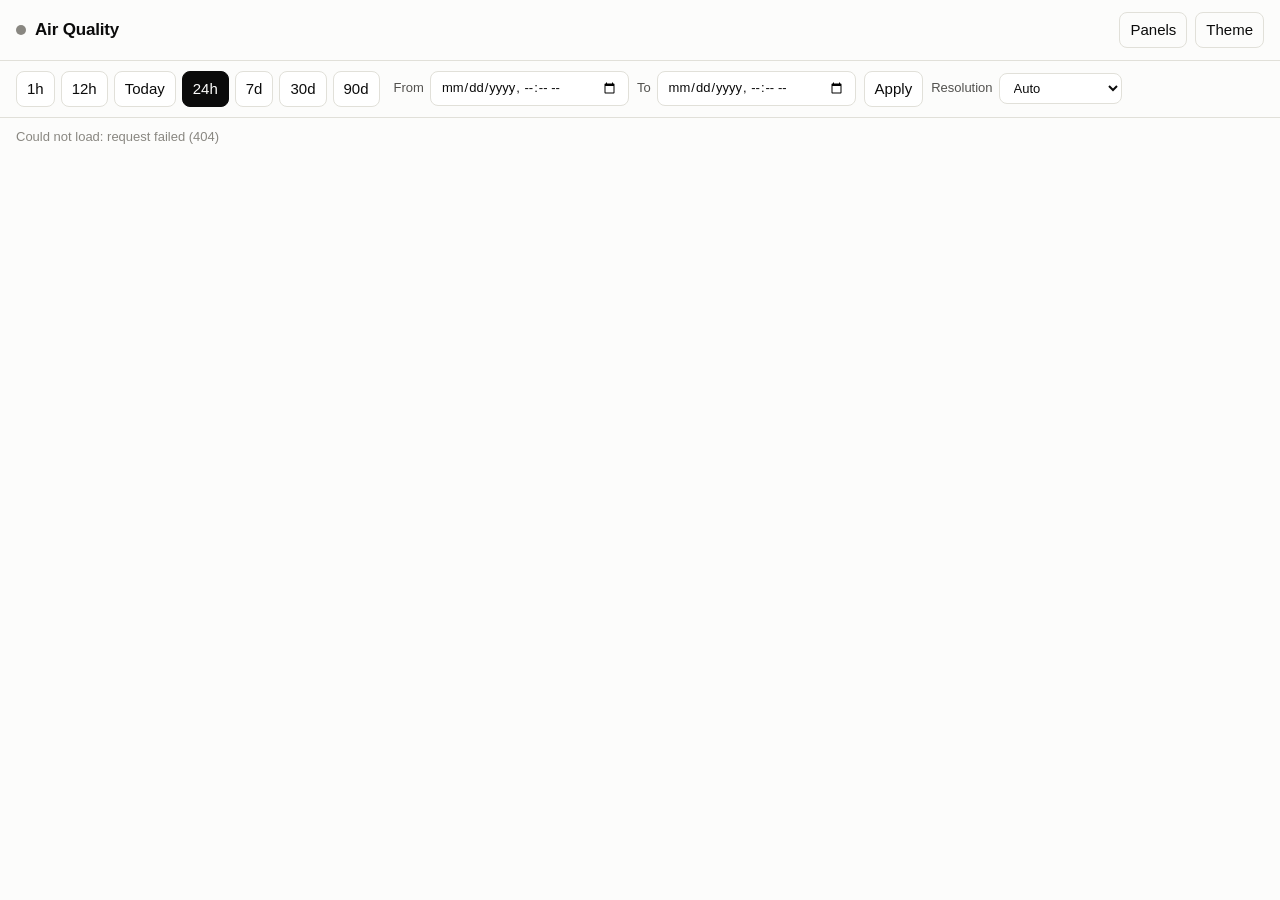
==== web-api/static/index.html @ 1fbaad91 "Add a web dashboard on a new web-api service The bot sends PNGs, so it has no hover layer and no way" ====
<!doctype html>
<html lang="en" data-theme="light">
<head>
  <meta charset="utf-8">
  <meta name="viewport" content="width=device-width, initial-scale=1, viewport-fit=cover">
  <title>Air Quality</title>
  <link rel="stylesheet" href="vendor/uPlot.min.css">
  <link rel="stylesheet" href="styles.css">
  <script src="https://telegram.org/js/telegram-web-app.js"></script>
  <script src="vendor/uPlot.iife.min.js"></script>
</head>
<body>
  <header class="topbar">
    <div class="brand">
      <span class="dot" id="live-dot" aria-hidden="true"></span>
      <h1>Air Quality</h1>
    </div>
    <div class="topbar-actions">
      <button id="customize-btn" class="ghost" aria-expanded="false">Panels</button>
      <button id="theme-btn" class="ghost" title="Toggle light / dark">Theme</button>
    </div>
  </header>

  <nav class="rangebar" aria-label="Time frame">
    <div class="presets" id="presets" role="group" aria-label="Preset ranges"></div>
    <div class="custom">
      <label>From <input type="datetime-local" id="from"></label>
      <label>To <input type="datetime-local" id="to"></label>
      <button id="apply-custom">Apply</button>
      <label class="bucket">Resolution
        <select id="bucket">
          <option value="">Auto</option>
          <option value="raw">Every reading</option>
          <option value="5m">5 minutes</option>
          <option value="15m">15 minutes</option>
          <option value="1h">Hourly</option>
          <option value="6h">6 hours</option>
          <option value="1d">Daily</option>
        </select>
      </label>
    </div>
  </nav>

  <section id="customize" class="customize" hidden>
    <p class="hint">Choose what this dashboard shows. Your layout is remembered in this browser.</p>
    <div id="panel-toggles" class="toggles"></div>
  </section>

  <p id="status-line" class="status-line" role="status"></p>

  <main id="panels"></main>

  <template id="tpl-panel">
    <section class="panel">
      <header class="panel-head">
        <h2></h2>
        <span class="panel-note"></span>
      </header>
      <div class="panel-body"></div>
    </section>
  </template>

  <footer class="foot">
    <span id="foot-meta"></span>
  </footer>

  <script type="module" src="app.js"></script>
</body>
</html>
---- web-api/static/styles.css ----
/* Palette mirrors reporter-bot/charts.py exactly, so the dashboard and the
   Telegram PNGs are recognisably the same product. The amber/red hues are
   reserved for threshold state and are never used for a series. */

:root {
  --surface: #fcfcfb;
  --raised: #ffffff;
  --ink: #0b0b0b;
  --ink-2: #52514e;
  --muted: #898781;
  --grid: #e1e0d9;
  --axis: #c3c2b7;
  --pm25: #2a78d6;
  --pm10: #eb6834;
  --ok: #2e9e6b;
  --warn: #fab219;
  --err: #d03b3b;
  --band-alpha: 0.13;
  --radius: 12px;
  --gap: 14px;
}

html[data-theme="dark"] {
  --surface: #1a1a19;
  --raised: #232322;
  --ink: #ffffff;
  --ink-2: #c3c2b7;
  --muted: #898781;
  --grid: #2c2c2a;
  --axis: #383835;
  --pm25: #3987e5;
  --pm10: #d95926;
  --band-alpha: 0.18;
}

* { box-sizing: border-box; }

body {
  margin: 0;
  background: var(--surface);
  color: var(--ink);
  font: 15px/1.45 -apple-system, BlinkMacSystemFont, "Segoe UI", Roboto,
        "Helvetica Neue", Arial, sans-serif;
  padding-bottom: env(safe-area-inset-bottom);
}

h1 { font-size: 17px; margin: 0; letter-spacing: -0.01em; }
h2 { font-size: 13px; margin: 0; font-weight: 600; letter-spacing: 0.02em;
     text-transform: uppercase; color: var(--ink-2); }

button, select, input {
  font: inherit;
  color: var(--ink);
  background: var(--raised);
  border: 1px solid var(--grid);
  border-radius: 8px;
  padding: 6px 10px;
}
button { cursor: pointer; }
button:hover { border-color: var(--axis); }
button.ghost { background: transparent; }
button[aria-pressed="true"] {
  background: var(--ink);
  color: var(--surface);
  border-color: var(--ink);
}

/* ---------- top bar ---------- */

.topbar {
  display: flex; align-items: center; justify-content: space-between;
  gap: var(--gap);
  padding: 12px 16px calc(12px + env(safe-area-inset-top)) 16px;
  padding-top: calc(12px + env(safe-area-inset-top));
  border-bottom: 1px solid var(--grid);
  position: sticky; top: 0; z-index: 5;
  background: var(--surface);
}
.brand { display: flex; align-items: center; gap: 9px; }
.topbar-actions { display: flex; gap: 8px; }

.dot {
  width: 10px; height: 10px; border-radius: 50%;
  background: var(--muted); flex: none;
}
.dot[data-level="ok"]   { background: var(--ok); }
.dot[data-level="warn"] { background: var(--warn); }
.dot[data-level="err"]  { background: var(--err); }

/* ---------- range bar ---------- */

.rangebar {
  display: flex; flex-wrap: wrap; align-items: center; gap: var(--gap);
  padding: 10px 16px;
  border-bottom: 1px solid var(--grid);
}
.presets { display: flex; flex-wrap: wrap; gap: 6px; }
.custom { display: flex; flex-wrap: wrap; align-items: center; gap: 8px; }
.custom label, .bucket {
  display: inline-flex; align-items: center; gap: 6px;
  font-size: 13px; color: var(--ink-2);
}

.customize { padding: 12px 16px; border-bottom: 1px solid var(--grid); }
.toggles { display: flex; flex-wrap: wrap; gap: 8px 18px; }
.toggles label { display: inline-flex; align-items: center; gap: 7px; font-size: 14px; }
.hint { color: var(--muted); font-size: 13px; margin: 0 0 10px; }

.status-line { margin: 10px 16px 0; color: var(--muted); font-size: 13px; min-height: 1.2em; }

/* ---------- panels ---------- */

main {
  display: grid;
  grid-template-columns: repeat(auto-fit, minmax(330px, 1fr));
  gap: var(--gap);
  padding: var(--gap) 16px 28px;
}
.panel {
  background: var(--raised);
  border: 1px solid var(--grid);
  border-radius: var(--radius);
  padding: 14px;
  min-width: 0;
}
.panel.wide { grid-column: 1 / -1; }
.panel-head {
  display: flex; align-items: baseline; justify-content: space-between;
  gap: 10px; margin-bottom: 10px;
}
.panel-note { color: var(--muted); font-size: 12px; text-align: right; }
.panel-body { min-width: 0; overflow-x: auto; }

/* ---------- live card ---------- */

.live { display: flex; flex-wrap: wrap; gap: 18px; align-items: flex-end; }
.live-figure { display: flex; flex-direction: column; gap: 2px; }
.live-value { font-size: 34px; font-weight: 650; letter-spacing: -0.02em; line-height: 1; }
.live-label { font-size: 12px; color: var(--muted); text-transform: uppercase;
              letter-spacing: 0.04em; }
.live-level { display: inline-flex; align-items: center; gap: 7px; font-weight: 600; }
.trend { font-size: 12px; color: var(--ink-2); }
.stale { color: var(--err); font-weight: 600; }

/* Each pollutant against its own limits: a shared scale cannot carry
   PM2.5 warning at 35 and PM10 at 50 honestly. */
.meter { height: 8px; border-radius: 4px; background: var(--grid); position: relative;
         margin-top: 8px; overflow: hidden; }
.meter > i { position: absolute; inset: 0 auto 0 0; border-radius: 4px; display: block; }
.meter > b { position: absolute; top: -2px; bottom: -2px; width: 2px;
             background: var(--axis); }

/* ---------- stats table ---------- */

table { border-collapse: collapse; width: 100%; font-variant-numeric: tabular-nums; }
th, td { padding: 6px 8px; text-align: right; border-bottom: 1px solid var(--grid); }
th:first-child, td:first-child { text-align: left; }
thead th { color: var(--muted); font-weight: 600; font-size: 12px;
           text-transform: uppercase; letter-spacing: 0.03em; }
tbody tr:last-child td { border-bottom: none; }

/* ---------- level distribution ---------- */

.levelbar { display: flex; height: 22px; border-radius: 6px; overflow: hidden;
            background: var(--grid); }
.levelbar > span { display: block; }
.legend { display: flex; flex-wrap: wrap; gap: 14px; margin-top: 10px; font-size: 13px; }
.legend i { width: 10px; height: 10px; border-radius: 3px; display: inline-block;
            margin-right: 6px; }

/* ---------- heatmap ---------- */

.heat { display: grid; grid-template-columns: 34px repeat(24, minmax(11px, 1fr));
        gap: 2px; align-items: center; min-width: 460px; }
.heat .rowlabel, .heat .collabel { font-size: 10px; color: var(--muted); text-align: center; }
.heat .rowlabel { text-align: right; padding-right: 4px; }
.heat .cell { aspect-ratio: 1 / 1; border-radius: 2px; background: var(--grid); }
.heat .cell[data-empty="1"] { background: transparent; border: 1px dashed var(--grid); }

.scale { display: flex; align-items: center; gap: 8px; margin-top: 10px;
         font-size: 12px; color: var(--muted); }
.scale .ramp { flex: 1; height: 8px; border-radius: 4px; }

.empty { color: var(--muted); font-size: 14px; padding: 18px 0; text-align: center; }

.foot { padding: 0 16px 26px; color: var(--muted); font-size: 12px; }

/* uPlot's own chrome, themed */
.u-legend { font-size: 12px; color: var(--ink-2); }
.u-legend .u-marker { border-radius: 2px; }
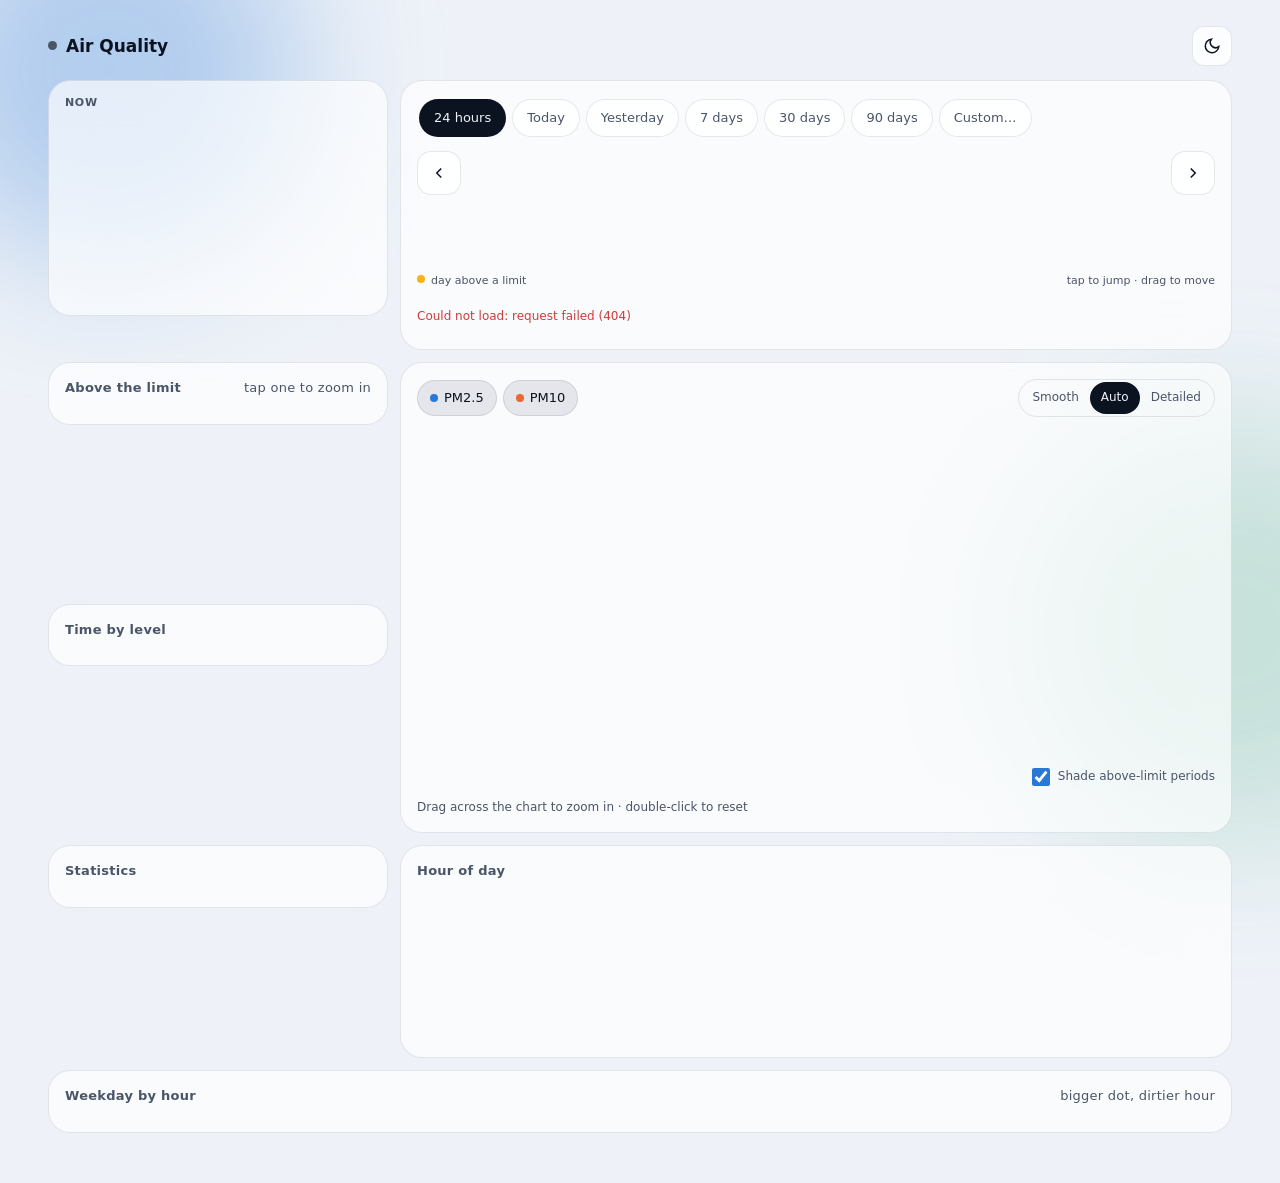
==== commit 1b8089bd: "Redesign the dashboard as Aurora, with one filter driving every panel The page is now frosted cards " ====
--- a/web-api/static/index.html
+++ b/web-api/static/index.html
@@ -4,65 +4,104 @@
   <meta charset="utf-8">
   <meta name="viewport" content="width=device-width, initial-scale=1, viewport-fit=cover">
   <title>Air Quality</title>
-  <link rel="stylesheet" href="vendor/uPlot.min.css">
   <link rel="stylesheet" href="styles.css">
   <script src="https://telegram.org/js/telegram-web-app.js"></script>
-  <script src="vendor/uPlot.iife.min.js"></script>
 </head>
 <body>
-  <header class="topbar">
-    <div class="brand">
-      <span class="dot" id="live-dot" aria-hidden="true"></span>
-      <h1>Air Quality</h1>
-    </div>
-    <div class="topbar-actions">
-      <button id="customize-btn" class="ghost" aria-expanded="false">Panels</button>
-      <button id="theme-btn" class="ghost" title="Toggle light / dark">Theme</button>
-    </div>
-  </header>
+  <div class="glow g1" aria-hidden="true"></div>
+  <div class="glow g2" aria-hidden="true"></div>
 
-  <nav class="rangebar" aria-label="Time frame">
-    <div class="presets" id="presets" role="group" aria-label="Preset ranges"></div>
-    <div class="custom">
-      <label>From <input type="datetime-local" id="from"></label>
-      <label>To <input type="datetime-local" id="to"></label>
-      <button id="apply-custom">Apply</button>
-      <label class="bucket">Resolution
-        <select id="bucket">
-          <option value="">Auto</option>
-          <option value="raw">Every reading</option>
-          <option value="5m">5 minutes</option>
-          <option value="15m">15 minutes</option>
-          <option value="1h">Hourly</option>
-          <option value="6h">6 hours</option>
-          <option value="1d">Daily</option>
-        </select>
-      </label>
-    </div>
-  </nav>
+  <div class="app">
+    <header class="top">
+      <div class="brand">
+        <span class="live" id="live-dot" aria-hidden="true"></span>
+        <h1>Air Quality</h1>
+      </div>
+      <div class="top-actions">
+        <span class="updated" id="updated"></span>
+        <button type="button" class="icon" id="theme-btn" aria-label="Switch to dark theme">
+          <svg width="18" height="18" viewBox="0 0 24 24" fill="none" stroke="currentColor" stroke-width="2" aria-hidden="true"><path d="M21 12.8A9 9 0 1 1 11.2 3a7 7 0 0 0 9.8 9.8z"/></svg>
+        </button>
+      </div>
+    </header>
 
-  <section id="customize" class="customize" hidden>
-    <p class="hint">Choose what this dashboard shows. Your layout is remembered in this browser.</p>
-    <div id="panel-toggles" class="toggles"></div>
-  </section>
+    <main class="grid">
+      <section class="card hero" aria-labelledby="now-title">
+        <h2 class="tag" id="now-title">Now</h2>
+        <div class="rings" id="rings"></div>
+        <div class="meta" id="now-meta"></div>
+      </section>
 
-  <p id="status-line" class="status-line" role="status"></p>
+      <section class="card filters-card" aria-label="Time frame">
+        <div class="presets" id="presets" role="group" aria-label="Time frame"></div>
+        <div class="stepper">
+          <button type="button" class="arrow" id="prev" aria-label="Previous period">
+            <svg width="18" height="18" viewBox="0 0 24 24" fill="none" stroke="currentColor" stroke-width="2" aria-hidden="true"><path d="M15 18l-6-6 6-6"/></svg>
+          </button>
+          <div class="range-label" id="range-label" aria-live="polite"></div>
+          <button type="button" class="arrow" id="next" aria-label="Next period">
+            <svg width="18" height="18" viewBox="0 0 24 24" fill="none" stroke="currentColor" stroke-width="2" aria-hidden="true"><path d="M9 6l6 6-6 6"/></svg>
+          </button>
+        </div>
+        <div>
+          <div class="timeline" id="timeline"></div>
+          <div class="hint"><span><span class="swatch" style="background:var(--warn)"></span>day above a limit</span><span>tap to jump · drag to move</span></div>
+        </div>
+        <form class="custom" id="custom" hidden>
+          <div class="fields">
+            <label for="from">From<input type="datetime-local" id="from" required></label>
+            <label for="to">To<input type="datetime-local" id="to" required></label>
+          </div>
+          <div class="row">
+            <span class="err" id="custom-err" role="alert"></span>
+            <button type="submit" class="primary">Show this range</button>
+          </div>
+        </form>
+        <div class="summary" id="summary-line" role="status"></div>
+      </section>
 
-  <main id="panels"></main>
+      <section class="card episodes-card" aria-labelledby="eps-title">
+        <h2 id="eps-title"><span>Above the limit</span><span class="note">tap one to zoom in</span></h2>
+        <div id="episodes"></div>
+      </section>
 
-  <template id="tpl-panel">
-    <section class="panel">
-      <header class="panel-head">
-        <h2></h2>
-        <span class="panel-note"></span>
-      </header>
-      <div class="panel-body"></div>
-    </section>
-  </template>
+      <section class="card main" aria-labelledby="chart-title">
+        <h2 class="visually-hidden" id="chart-title">Readings over time</h2>
+        <div class="controls">
+          <div class="toggles" id="pollutants" role="group" aria-label="Pollutants"></div>
+          <div class="detail" id="detail" role="group" aria-label="Detail"></div>
+        </div>
+        <div class="chart mainchart" id="chart"></div>
+        <div class="caption">
+          <span id="bucket-caption"></span>
+          <label class="check"><input type="checkbox" id="shade" checked> Shade above-limit periods</label>
+        </div>
+        <div class="caption"><span>Drag across the chart to zoom in · double-click to reset</span></div>
+      </section>
 
-  <footer class="foot">
-    <span id="foot-meta"></span>
-  </footer>
+      <section class="card levels" aria-labelledby="levels-title">
+        <h2 id="levels-title">Time by level</h2>
+        <div id="levels"></div>
+      </section>
+
+      <section class="card stats" aria-labelledby="stats-title">
+        <h2 id="stats-title">Statistics</h2>
+        <div id="stats"></div>
+      </section>
+
+      <section class="card hours" aria-labelledby="hours-title">
+        <h2 id="hours-title"><span id="hours-name">Hour of day</span><span class="note" id="hours-note"></span></h2>
+        <div class="chart" id="hours" style="height:150px"></div>
+      </section>
+
+      <section class="card week" aria-labelledby="week-title">
+        <h2 id="week-title"><span id="week-name">Weekday by hour</span><span class="note">bigger dot, dirtier hour</span></h2>
+        <div id="week"></div>
+      </section>
+    </main>
+
+    <footer class="foot" id="foot"></footer>
+  </div>
 
   <script type="module" src="app.js"></script>
 </body>
--- a/web-api/static/styles.css
+++ b/web-api/static/styles.css
@@ -1,190 +1,191 @@
-/* Palette mirrors reporter-bot/charts.py exactly, so the dashboard and the
-   Telegram PNGs are recognisably the same product. The amber/red hues are
-   reserved for threshold state and are never used for a series. */
+/* Aurora: frosted cards over a slow colour field.
+ *
+ * The series and threshold hues mirror reporter-bot/charts.py exactly
+ * (--pm25, --pm10, --ok, --warn, --err, and the --h ramp), so a chart here and
+ * a card in Telegram read as the same product. The amber/red hues are reserved
+ * for threshold state and are never used for a series. The surfaces are the
+ * dashboard's own. */
 
 :root {
-  --surface: #fcfcfb;
-  --raised: #ffffff;
-  --ink: #0b0b0b;
-  --ink-2: #52514e;
-  --muted: #898781;
-  --grid: #e1e0d9;
-  --axis: #c3c2b7;
   --pm25: #2a78d6;
   --pm10: #eb6834;
   --ok: #2e9e6b;
   --warn: #fab219;
   --err: #d03b3b;
-  --band-alpha: 0.13;
-  --radius: 12px;
-  --gap: 14px;
+
+  --bg: #eef2f8;
+  --card: rgba(255, 255, 255, .66);
+  --edge: rgba(15, 30, 60, .10);
+  --ink: #0b1220;
+  --ink2: #4a5568;
+  --line: rgba(15, 30, 60, .09);
+  --field: rgba(255, 255, 255, .8);
+  --glow-a: rgba(42, 120, 214, .30);
+  --glow-b: rgba(46, 158, 107, .20);
+  --tip-bg: #0b1220;
+  --tip-ink: #fff;
+  --radius: 22px;
+  --font: system-ui, -apple-system, "Segoe UI", Roboto, "Helvetica Neue", Arial, sans-serif;
+  color-scheme: light;
 }
 
 html[data-theme="dark"] {
-  --surface: #1a1a19;
-  --raised: #232322;
-  --ink: #ffffff;
-  --ink-2: #c3c2b7;
-  --muted: #898781;
-  --grid: #2c2c2a;
-  --axis: #383835;
   --pm25: #3987e5;
   --pm10: #d95926;
-  --band-alpha: 0.18;
+
+  --bg: #070b14;
+  --card: rgba(255, 255, 255, .045);
+  --edge: rgba(255, 255, 255, .10);
+  --ink: #eef2f8;
+  --ink2: #a9b4c6;
+  --line: rgba(255, 255, 255, .08);
+  --field: rgba(255, 255, 255, .06);
+  --glow-a: rgba(57, 135, 229, .35);
+  --glow-b: rgba(46, 158, 107, .22);
+  --tip-bg: #eef2f8;
+  --tip-ink: #0b1220;
+  color-scheme: dark;
 }
 
 * { box-sizing: border-box; }
-
+html, body { margin: 0; }
 body {
-  margin: 0;
-  background: var(--surface);
+  background: var(--bg);
   color: var(--ink);
-  font: 15px/1.45 -apple-system, BlinkMacSystemFont, "Segoe UI", Roboto,
-        "Helvetica Neue", Arial, sans-serif;
+  font: 15px/1.45 var(--font);
+  min-height: 100%;
+  overflow-x: hidden;
   padding-bottom: env(safe-area-inset-bottom);
 }
+button, input { font: inherit; color: inherit; }
+button { cursor: pointer; }
+button:disabled { opacity: .35; cursor: default; }
+:focus-visible { outline: 2px solid var(--pm25); outline-offset: 2px; }
+.visually-hidden { position: absolute; width: 1px; height: 1px; overflow: hidden; clip: rect(0 0 0 0); white-space: nowrap; }
 
-h1 { font-size: 17px; margin: 0; letter-spacing: -0.01em; }
-h2 { font-size: 13px; margin: 0; font-weight: 600; letter-spacing: 0.02em;
-     text-transform: uppercase; color: var(--ink-2); }
+.glow { position: fixed; border-radius: 50%; filter: blur(70px); pointer-events: none; z-index: 0; }
+.g1 { width: 380px; height: 380px; background: var(--glow-a); top: -120px; left: -80px; }
+.g2 { width: 420px; height: 420px; background: var(--glow-b); top: 420px; right: -160px; }
 
-button, select, input {
-  font: inherit;
-  color: var(--ink);
-  background: var(--raised);
-  border: 1px solid var(--grid);
-  border-radius: 8px;
-  padding: 6px 10px;
+.app { position: relative; z-index: 1; max-width: 1240px; margin: 0 auto; padding: 18px 16px 26px; }
+.top { display: flex; justify-content: space-between; align-items: center; margin-bottom: 14px; gap: 10px; }
+.brand { display: flex; align-items: center; gap: 9px; }
+.brand h1 { font-size: 17px; margin: 0; }
+.live { width: 9px; height: 9px; border-radius: 50%; background: var(--ink2); flex: none; }
+.live[data-level="ok"] { background: var(--ok); animation: pulse 1.8s infinite; }
+.live[data-level="warn"] { background: var(--warn); }
+.live[data-level="err"] { background: var(--err); }
+.top-actions { display: flex; align-items: center; gap: 10px; }
+.updated { font-size: 12px; color: var(--ink2); }
+.icon { width: 40px; height: 40px; border-radius: 12px; border: 1px solid var(--edge); background: var(--field); display: grid; place-items: center; }
+
+.grid { display: grid; gap: 12px; grid-template-columns: minmax(0, 1fr); }
+.card {
+  background: var(--card); border: 1px solid var(--edge); border-radius: var(--radius); padding: 16px; min-width: 0;
+  backdrop-filter: blur(18px); -webkit-backdrop-filter: blur(18px); position: relative;
 }
-button { cursor: pointer; }
-button:hover { border-color: var(--axis); }
-button.ghost { background: transparent; }
-button[aria-pressed="true"] {
-  background: var(--ink);
-  color: var(--surface);
-  border-color: var(--ink);
+.card h2 { margin: 0 0 10px; font-size: 13px; font-weight: 600; color: var(--ink2); letter-spacing: .02em; display: flex; justify-content: space-between; align-items: center; gap: 8px; flex-wrap: wrap; }
+.card h2 .note { font-weight: 400; }
+.card[aria-busy="true"] > :not(h2) { opacity: .55; transition: opacity .2s; }
+.hero .tag { position: absolute; top: 14px; left: 16px; font-size: 11px; text-transform: uppercase; letter-spacing: .06em; margin: 0; }
+.rings { display: flex; align-items: center; justify-content: center; gap: 8px; min-height: 196px; }
+/* Two rings side by side are wider than a small phone: let them shrink, keeping the ratio. */
+.rings svg { height: auto; min-width: 0; }
+.rings svg:first-child { max-width: 58%; }
+.rings svg:last-child { max-width: 40%; }
+.meta { display: flex; justify-content: center; gap: 8px; flex-wrap: wrap; margin-top: 6px; font-size: 13px; }
+.pill { padding: 6px 12px; border-radius: 999px; background: var(--line); }
+.pill.quiet { background: color-mix(in srgb, var(--warn) 22%, transparent); }
+.swatch { display: inline-block; width: 8px; height: 8px; border-radius: 50%; margin-right: 6px; vertical-align: 1px; flex: none; }
+.empty { font-size: 13px; color: var(--ink2); margin: 0; display: grid; gap: 8px; justify-items: start; }
+
+/* the filter bar */
+.filters-card { display: grid; gap: 12px; }
+.presets { display: flex; gap: 6px; overflow-x: auto; scrollbar-width: none; padding: 2px; }
+.presets button, .chip { flex: none; min-height: 38px; padding: 0 14px; border-radius: 999px; border: 1px solid var(--edge); background: var(--field); color: var(--ink2); font-size: 13px; }
+.presets button[aria-pressed="true"] { background: var(--ink); color: var(--bg); border-color: transparent; }
+.stepper { display: grid; grid-template-columns: 44px 1fr 44px; align-items: center; gap: 6px; }
+.arrow { height: 44px; border-radius: 14px; border: 1px solid var(--edge); background: var(--field); display: grid; place-items: center; }
+.range-label { text-align: center; font-size: 14px; font-weight: 600; line-height: 1.3; }
+.range-label small { display: block; font-size: 12px; font-weight: 400; color: var(--ink2); }
+.timeline { height: 64px; touch-action: pan-y; }
+.timeline svg { cursor: pointer; display: block; overflow: visible; }
+.timeline .outside { fill: var(--bg); fill-opacity: .55; pointer-events: none; }
+.timeline .window { fill: var(--ink); fill-opacity: .08; stroke: var(--ink); stroke-opacity: .7; stroke-width: 1.5; cursor: grab; }
+.timeline .window.dragging { cursor: grabbing; }
+.timeline .handle { fill: var(--ink); cursor: ew-resize; }
+.hint { font-size: 11px; color: var(--ink2); display: flex; justify-content: space-between; gap: 8px; margin-top: 2px; }
+.custom { display: grid; gap: 10px; padding: 12px; border-radius: 16px; border: 1px solid var(--edge); background: var(--field); }
+.custom[hidden] { display: none; }
+.custom .fields { display: grid; grid-template-columns: 1fr 1fr; gap: 8px; }
+.custom label { display: grid; gap: 4px; font-size: 12px; color: var(--ink2); }
+.custom input { min-height: 40px; border-radius: 10px; border: 1px solid var(--edge); background: var(--bg); padding: 0 8px; font-size: 13px; color: var(--ink); min-width: 0; }
+.custom .row { display: flex; gap: 8px; justify-content: flex-end; align-items: center; }
+.custom .err { color: var(--err); font-size: 12px; margin-right: auto; }
+.primary { min-height: 40px; padding: 0 16px; border-radius: 12px; border: 0; background: var(--pm25); color: #fff; font-weight: 600; }
+.summary { display: flex; align-items: center; gap: 8px; font-size: 12px; color: var(--ink2); flex-wrap: wrap; min-height: 32px; }
+.summary b { color: var(--ink); font-weight: 600; }
+.summary .error { color: var(--err); }
+.link { background: none; border: 0; color: var(--pm25); font-weight: 600; padding: 6px 4px; min-height: 32px; }
+
+/* the main chart */
+.controls { display: flex; flex-wrap: wrap; gap: 8px; justify-content: space-between; align-items: center; margin-bottom: 8px; }
+.toggles { display: flex; gap: 6px; }
+.toggles button { min-height: 36px; padding: 0 12px; border-radius: 999px; border: 1px solid var(--edge); background: transparent; color: var(--ink2); font-size: 13px; display: inline-flex; align-items: center; }
+.toggles button[aria-pressed="true"] { color: var(--ink); background: var(--line); }
+.toggles button[aria-pressed="false"] .swatch { background: transparent !important; outline: 1.5px solid var(--ink2); }
+.detail { display: inline-flex; border-radius: 999px; border: 1px solid var(--edge); padding: 2px; }
+.detail button { min-height: 32px; padding: 0 11px; border-radius: 999px; border: 0; background: transparent; color: var(--ink2); font-size: 12px; }
+.detail button[aria-pressed="true"] { background: var(--ink); color: var(--bg); }
+.chart { position: relative; width: 100%; }
+.chart svg { display: block; overflow: visible; }
+.mainchart { height: 330px; touch-action: pan-y; user-select: none; -webkit-user-select: none; }
+.mainchart.single { height: 220px; }
+.mainchart .hit { cursor: crosshair; }
+.mainchart .selection { fill: var(--pm25); fill-opacity: .15; stroke: var(--pm25); stroke-opacity: .6; pointer-events: none; }
+.cursor { stroke: var(--ink2); stroke-width: 1; stroke-dasharray: 3 3; }
+.caption { font-size: 12px; color: var(--ink2); display: flex; justify-content: space-between; gap: 8px; flex-wrap: wrap; margin-top: 4px; align-items: center; }
+.check { display: inline-flex; align-items: center; gap: 8px; min-height: 36px; cursor: pointer; }
+.check input { width: 18px; height: 18px; accent-color: var(--pm25); margin: 0; }
+.tip { position: absolute; pointer-events: none; opacity: 0; transform: translateY(-100%); padding: 6px 9px; border-radius: 8px; font-size: 12px; line-height: 1.4; white-space: nowrap; transition: opacity .12s; z-index: 3; background: var(--tip-bg); color: var(--tip-ink); box-shadow: 0 6px 18px rgba(0, 0, 0, .2); }
+.tip b { font-variant-numeric: tabular-nums; }
+.tip .range { opacity: .7; }
+
+/* above-limit periods */
+.episodes { list-style: none; margin: 0; padding: 0; display: grid; gap: 6px; }
+.episodes button { width: 100%; text-align: left; display: grid; grid-template-columns: 10px 1fr auto; gap: 10px; align-items: center; padding: 10px 12px; border-radius: 14px; border: 1px solid var(--edge); background: var(--field); min-height: 48px; }
+.episodes button:hover { border-color: var(--ink2); }
+.episodes .when { font-size: 13px; font-weight: 600; }
+.episodes .what { font-size: 12px; color: var(--ink2); }
+.episodes .go { font-size: 12px; color: var(--pm25); font-weight: 600; }
+.episodes .more { font-size: 12px; color: var(--ink2); padding: 2px 4px; }
+
+/* levels and stats */
+.segbar { display: flex; height: 14px; border-radius: 999px; overflow: hidden; gap: 2px; background: var(--line); }
+.seglegend { display: grid; gap: 6px; margin-top: 12px; font-size: 13px; }
+.seglegend div { display: flex; justify-content: space-between; gap: 8px; }
+.seglegend span:last-child { color: var(--ink2); font-variant-numeric: tabular-nums; }
+table { width: 100%; border-collapse: collapse; font-size: 13px; font-variant-numeric: tabular-nums; }
+th { text-align: right; font-weight: 400; color: var(--ink2); font-size: 11px; padding: 4px 4px 6px; border-bottom: 1px solid var(--line); }
+th:first-child, td:first-child { text-align: left; }
+td { text-align: right; padding: 8px 4px; border-bottom: 1px solid var(--line); }
+.hourpair { display: grid; grid-template-columns: 1fr 1fr; gap: 8px; margin-top: 12px; }
+.hourpair div { border: 1px solid var(--edge); border-radius: 14px; padding: 10px; font-size: 12px; color: var(--ink2); }
+.hourpair b { display: block; color: var(--ink); font-size: 15px; }
+
+.foot { margin-top: 18px; font-size: 12px; color: var(--ink2); text-align: center; }
+
+@keyframes pulse { 0% { box-shadow: 0 0 0 0 rgba(46, 158, 107, .55); } 100% { box-shadow: 0 0 0 10px rgba(46, 158, 107, 0); } }
+@media (prefers-reduced-motion: reduce) { * { animation: none !important; transition: none !important; } }
+
+@media (min-width: 860px) {
+  .app { padding: 26px 28px 32px; }
+  .grid {
+    grid-template-columns: 340px minmax(0, 1fr);
+    grid-template-areas: "hero filters" "episodes main" "levels main" "stats hours" "week week";
+    align-items: start;
+  }
+  .hero { grid-area: hero; } .filters-card { grid-area: filters; } .main { grid-area: main; }
+  .episodes-card { grid-area: episodes; } .levels { grid-area: levels; } .stats { grid-area: stats; }
+  .hours { grid-area: hours; } .week { grid-area: week; }
 }
-
-/* ---------- top bar ---------- */
-
-.topbar {
-  display: flex; align-items: center; justify-content: space-between;
-  gap: var(--gap);
-  padding: 12px 16px calc(12px + env(safe-area-inset-top)) 16px;
-  padding-top: calc(12px + env(safe-area-inset-top));
-  border-bottom: 1px solid var(--grid);
-  position: sticky; top: 0; z-index: 5;
-  background: var(--surface);
-}
-.brand { display: flex; align-items: center; gap: 9px; }
-.topbar-actions { display: flex; gap: 8px; }
-
-.dot {
-  width: 10px; height: 10px; border-radius: 50%;
-  background: var(--muted); flex: none;
-}
-.dot[data-level="ok"]   { background: var(--ok); }
-.dot[data-level="warn"] { background: var(--warn); }
-.dot[data-level="err"]  { background: var(--err); }
-
-/* ---------- range bar ---------- */
-
-.rangebar {
-  display: flex; flex-wrap: wrap; align-items: center; gap: var(--gap);
-  padding: 10px 16px;
-  border-bottom: 1px solid var(--grid);
-}
-.presets { display: flex; flex-wrap: wrap; gap: 6px; }
-.custom { display: flex; flex-wrap: wrap; align-items: center; gap: 8px; }
-.custom label, .bucket {
-  display: inline-flex; align-items: center; gap: 6px;
-  font-size: 13px; color: var(--ink-2);
-}
-
-.customize { padding: 12px 16px; border-bottom: 1px solid var(--grid); }
-.toggles { display: flex; flex-wrap: wrap; gap: 8px 18px; }
-.toggles label { display: inline-flex; align-items: center; gap: 7px; font-size: 14px; }
-.hint { color: var(--muted); font-size: 13px; margin: 0 0 10px; }
-
-.status-line { margin: 10px 16px 0; color: var(--muted); font-size: 13px; min-height: 1.2em; }
-
-/* ---------- panels ---------- */
-
-main {
-  display: grid;
-  grid-template-columns: repeat(auto-fit, minmax(330px, 1fr));
-  gap: var(--gap);
-  padding: var(--gap) 16px 28px;
-}
-.panel {
-  background: var(--raised);
-  border: 1px solid var(--grid);
-  border-radius: var(--radius);
-  padding: 14px;
-  min-width: 0;
-}
-.panel.wide { grid-column: 1 / -1; }
-.panel-head {
-  display: flex; align-items: baseline; justify-content: space-between;
-  gap: 10px; margin-bottom: 10px;
-}
-.panel-note { color: var(--muted); font-size: 12px; text-align: right; }
-.panel-body { min-width: 0; overflow-x: auto; }
-
-/* ---------- live card ---------- */
-
-.live { display: flex; flex-wrap: wrap; gap: 18px; align-items: flex-end; }
-.live-figure { display: flex; flex-direction: column; gap: 2px; }
-.live-value { font-size: 34px; font-weight: 650; letter-spacing: -0.02em; line-height: 1; }
-.live-label { font-size: 12px; color: var(--muted); text-transform: uppercase;
-              letter-spacing: 0.04em; }
-.live-level { display: inline-flex; align-items: center; gap: 7px; font-weight: 600; }
-.trend { font-size: 12px; color: var(--ink-2); }
-.stale { color: var(--err); font-weight: 600; }
-
-/* Each pollutant against its own limits: a shared scale cannot carry
-   PM2.5 warning at 35 and PM10 at 50 honestly. */
-.meter { height: 8px; border-radius: 4px; background: var(--grid); position: relative;
-         margin-top: 8px; overflow: hidden; }
-.meter > i { position: absolute; inset: 0 auto 0 0; border-radius: 4px; display: block; }
-.meter > b { position: absolute; top: -2px; bottom: -2px; width: 2px;
-             background: var(--axis); }
-
-/* ---------- stats table ---------- */
-
-table { border-collapse: collapse; width: 100%; font-variant-numeric: tabular-nums; }
-th, td { padding: 6px 8px; text-align: right; border-bottom: 1px solid var(--grid); }
-th:first-child, td:first-child { text-align: left; }
-thead th { color: var(--muted); font-weight: 600; font-size: 12px;
-           text-transform: uppercase; letter-spacing: 0.03em; }
-tbody tr:last-child td { border-bottom: none; }
-
-/* ---------- level distribution ---------- */
-
-.levelbar { display: flex; height: 22px; border-radius: 6px; overflow: hidden;
-            background: var(--grid); }
-.levelbar > span { display: block; }
-.legend { display: flex; flex-wrap: wrap; gap: 14px; margin-top: 10px; font-size: 13px; }
-.legend i { width: 10px; height: 10px; border-radius: 3px; display: inline-block;
-            margin-right: 6px; }
-
-/* ---------- heatmap ---------- */
-
-.heat { display: grid; grid-template-columns: 34px repeat(24, minmax(11px, 1fr));
-        gap: 2px; align-items: center; min-width: 460px; }
-.heat .rowlabel, .heat .collabel { font-size: 10px; color: var(--muted); text-align: center; }
-.heat .rowlabel { text-align: right; padding-right: 4px; }
-.heat .cell { aspect-ratio: 1 / 1; border-radius: 2px; background: var(--grid); }
-.heat .cell[data-empty="1"] { background: transparent; border: 1px dashed var(--grid); }
-
-.scale { display: flex; align-items: center; gap: 8px; margin-top: 10px;
-         font-size: 12px; color: var(--muted); }
-.scale .ramp { flex: 1; height: 8px; border-radius: 4px; }
-
-.empty { color: var(--muted); font-size: 14px; padding: 18px 0; text-align: center; }
-
-.foot { padding: 0 16px 26px; color: var(--muted); font-size: 12px; }
-
-/* uPlot's own chrome, themed */
-.u-legend { font-size: 12px; color: var(--ink-2); }
-.u-legend .u-marker { border-radius: 2px; }
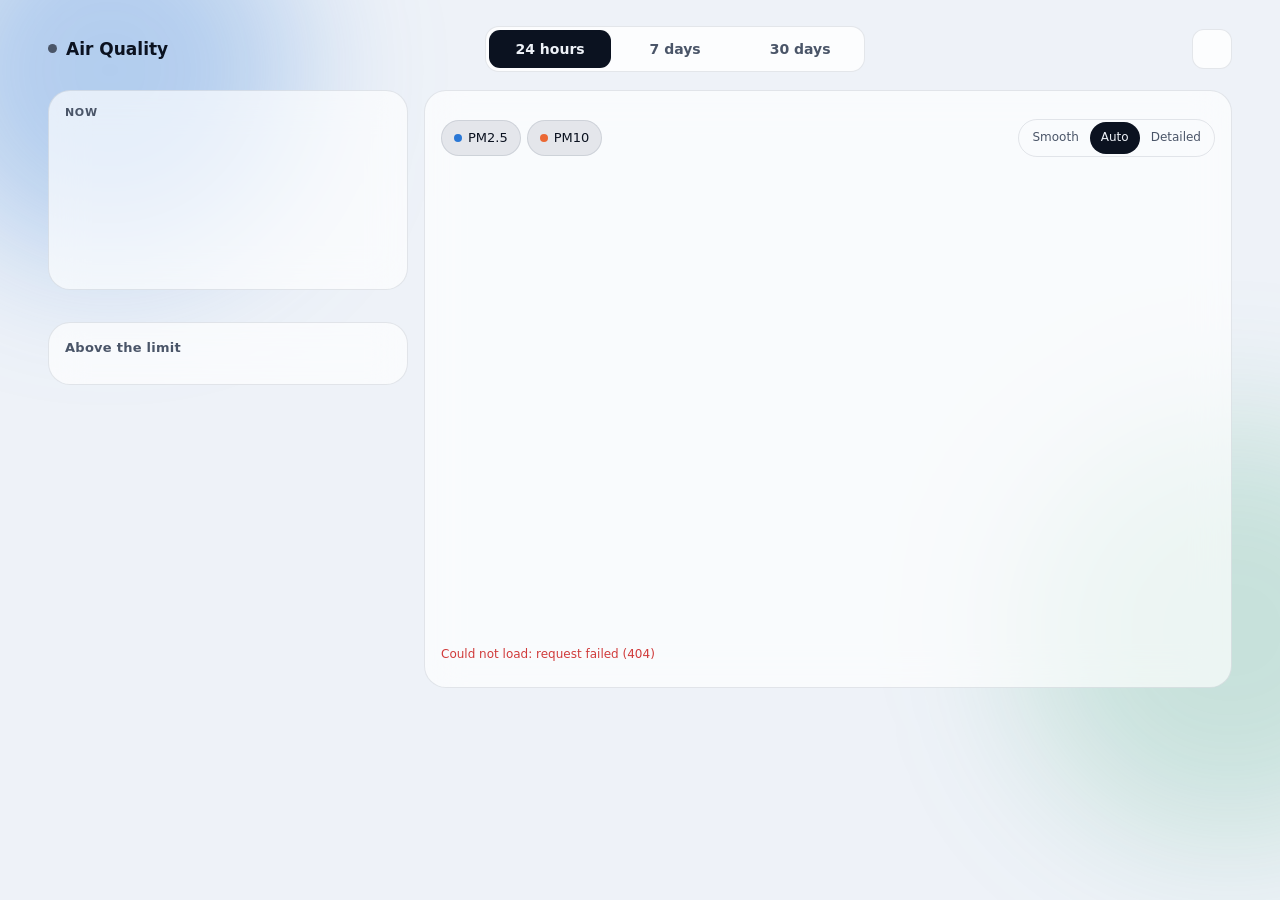
==== commit 0351f3cf: "Simplify the dashboard to one column, with the period switch under the thumb The page is now the Now" ====
--- a/web-api/static/index.html
+++ b/web-api/static/index.html
@@ -4,7 +4,9 @@
   <meta charset="utf-8">
   <meta name="viewport" content="width=device-width, initial-scale=1, viewport-fit=cover">
   <title>Air Quality</title>
-  <link rel="stylesheet" href="styles.css">
+  <!-- The ?v= busts copies a client cached before the server sent
+       Cache-Control. Bump it, and the one on every import, when a file changes shape. -->
+  <link rel="stylesheet" href="styles.css?v=3">
   <script src="https://telegram.org/js/telegram-web-app.js"></script>
 </head>
 <body>
@@ -17,11 +19,14 @@
         <span class="live" id="live-dot" aria-hidden="true"></span>
         <h1>Air Quality</h1>
       </div>
+      <!-- On a phone this is the bar along the bottom of the screen, where the
+           thumb is; from 900px it sits here in the header. -->
+      <nav class="periods" aria-label="Period">
+        <div class="seg" id="periods" role="group" aria-label="Period"></div>
+      </nav>
       <div class="top-actions">
         <span class="updated" id="updated"></span>
-        <button type="button" class="icon" id="theme-btn" aria-label="Switch to dark theme">
-          <svg width="18" height="18" viewBox="0 0 24 24" fill="none" stroke="currentColor" stroke-width="2" aria-hidden="true"><path d="M21 12.8A9 9 0 1 1 11.2 3a7 7 0 0 0 9.8 9.8z"/></svg>
-        </button>
+        <button type="button" class="icon" id="theme-btn" aria-label="Switch to dark theme"></button>
       </div>
     </header>
 
@@ -32,41 +37,8 @@
         <div class="meta" id="now-meta"></div>
       </section>
 
-      <section class="card filters-card" aria-label="Time frame">
-        <div class="presets" id="presets" role="group" aria-label="Time frame"></div>
-        <div class="stepper">
-          <button type="button" class="arrow" id="prev" aria-label="Previous period">
-            <svg width="18" height="18" viewBox="0 0 24 24" fill="none" stroke="currentColor" stroke-width="2" aria-hidden="true"><path d="M15 18l-6-6 6-6"/></svg>
-          </button>
-          <div class="range-label" id="range-label" aria-live="polite"></div>
-          <button type="button" class="arrow" id="next" aria-label="Next period">
-            <svg width="18" height="18" viewBox="0 0 24 24" fill="none" stroke="currentColor" stroke-width="2" aria-hidden="true"><path d="M9 6l6 6-6 6"/></svg>
-          </button>
-        </div>
-        <div>
-          <div class="timeline" id="timeline"></div>
-          <div class="hint"><span><span class="swatch" style="background:var(--warn)"></span>day above a limit</span><span>tap to jump · drag to move</span></div>
-        </div>
-        <form class="custom" id="custom" hidden>
-          <div class="fields">
-            <label for="from">From<input type="datetime-local" id="from" required></label>
-            <label for="to">To<input type="datetime-local" id="to" required></label>
-          </div>
-          <div class="row">
-            <span class="err" id="custom-err" role="alert"></span>
-            <button type="submit" class="primary">Show this range</button>
-          </div>
-        </form>
-        <div class="summary" id="summary-line" role="status"></div>
-      </section>
-
-      <section class="card episodes-card" aria-labelledby="eps-title">
-        <h2 id="eps-title"><span>Above the limit</span><span class="note">tap one to zoom in</span></h2>
-        <div id="episodes"></div>
-      </section>
-
       <section class="card main" aria-labelledby="chart-title">
-        <h2 class="visually-hidden" id="chart-title">Readings over time</h2>
+        <h2 class="chart-title" id="chart-title"></h2>
         <div class="controls">
           <div class="toggles" id="pollutants" role="group" aria-label="Pollutants"></div>
           <div class="detail" id="detail" role="group" aria-label="Detail"></div>
@@ -74,35 +46,21 @@
         <div class="chart mainchart" id="chart"></div>
         <div class="caption">
           <span id="bucket-caption"></span>
-          <label class="check"><input type="checkbox" id="shade" checked> Shade above-limit periods</label>
+          <button type="button" class="link" id="zoom-out" hidden>Zoom out</button>
         </div>
-        <div class="caption"><span>Drag across the chart to zoom in · double-click to reset</span></div>
       </section>
 
-      <section class="card levels" aria-labelledby="levels-title">
-        <h2 id="levels-title">Time by level</h2>
-        <div id="levels"></div>
-      </section>
+      <section class="stats" id="stats" aria-label="Summary of the period"></section>
 
-      <section class="card stats" aria-labelledby="stats-title">
-        <h2 id="stats-title">Statistics</h2>
-        <div id="stats"></div>
-      </section>
-
-      <section class="card hours" aria-labelledby="hours-title">
-        <h2 id="hours-title"><span id="hours-name">Hour of day</span><span class="note" id="hours-note"></span></h2>
-        <div class="chart" id="hours" style="height:150px"></div>
-      </section>
-
-      <section class="card week" aria-labelledby="week-title">
-        <h2 id="week-title"><span id="week-name">Weekday by hour</span><span class="note">bigger dot, dirtier hour</span></h2>
-        <div id="week"></div>
+      <section class="card episodes-card" aria-labelledby="eps-title">
+        <h2 id="eps-title"><span>Above the limit</span><span class="note" id="eps-count"></span></h2>
+        <div id="episodes"></div>
       </section>
     </main>
 
     <footer class="foot" id="foot"></footer>
   </div>
 
-  <script type="module" src="app.js"></script>
+  <script type="module" src="app.js?v=3"></script>
 </body>
 </html>
--- a/web-api/static/styles.css
+++ b/web-api/static/styles.css
@@ -1,7 +1,7 @@
 /* Aurora: frosted cards over a slow colour field.
  *
  * The series and threshold hues mirror reporter-bot/charts.py exactly
- * (--pm25, --pm10, --ok, --warn, --err, and the --h ramp), so a chart here and
+ * (--pm25, --pm10, --ok, --warn, --err), so a chart here and
  * a card in Telegram read as the same product. The amber/red hues are reserved
  * for threshold state and are never used for a series. The surfaces are the
  * dashboard's own. */
@@ -67,8 +67,10 @@
 .g1 { width: 380px; height: 380px; background: var(--glow-a); top: -120px; left: -80px; }
 .g2 { width: 420px; height: 420px; background: var(--glow-b); top: 420px; right: -160px; }
 
-.app { position: relative; z-index: 1; max-width: 1240px; margin: 0 auto; padding: 18px 16px 26px; }
-.top { display: flex; justify-content: space-between; align-items: center; margin-bottom: 14px; gap: 10px; }
+/* Phone first: one column, and the period switch is a bar fixed along the
+ * bottom of the screen, where the thumb is. */
+.app { position: relative; z-index: 1; max-width: 1240px; margin: 0 auto; padding: 18px 14px calc(96px + env(safe-area-inset-bottom)); }
+.top { display: flex; justify-content: space-between; align-items: center; margin-bottom: 12px; gap: 10px; }
 .brand { display: flex; align-items: center; gap: 9px; }
 .brand h1 { font-size: 17px; margin: 0; }
 .live { width: 9px; height: 9px; border-radius: 50%; background: var(--ink2); flex: none; }
@@ -79,6 +81,17 @@
 .updated { font-size: 12px; color: var(--ink2); }
 .icon { width: 40px; height: 40px; border-radius: 12px; border: 1px solid var(--edge); background: var(--field); display: grid; place-items: center; }
 
+.periods {
+  position: fixed; left: 0; right: 0; bottom: 0; z-index: 5;
+  padding: 10px 14px calc(12px + env(safe-area-inset-bottom));
+  background: color-mix(in srgb, var(--bg) 82%, transparent);
+  backdrop-filter: blur(16px); -webkit-backdrop-filter: blur(16px);
+  border-top: 1px solid var(--edge);
+}
+.seg { display: grid; grid-auto-flow: column; grid-auto-columns: 1fr; gap: 3px; padding: 3px; border-radius: 14px; border: 1px solid var(--edge); background: var(--field); max-width: 520px; margin: 0 auto; }
+.seg button { min-height: 42px; border: 0; border-radius: 11px; background: transparent; color: var(--ink2); font-size: 14px; font-weight: 600; padding: 0 14px; white-space: nowrap; }
+.seg button[aria-pressed="true"] { background: var(--ink); color: var(--bg); }
+
 .grid { display: grid; gap: 12px; grid-template-columns: minmax(0, 1fr); }
 .card {
   background: var(--card); border: 1px solid var(--edge); border-radius: var(--radius); padding: 16px; min-width: 0;
@@ -86,9 +99,9 @@
 }
 .card h2 { margin: 0 0 10px; font-size: 13px; font-weight: 600; color: var(--ink2); letter-spacing: .02em; display: flex; justify-content: space-between; align-items: center; gap: 8px; flex-wrap: wrap; }
 .card h2 .note { font-weight: 400; }
-.card[aria-busy="true"] > :not(h2) { opacity: .55; transition: opacity .2s; }
+[aria-busy="true"] > * { opacity: .55; transition: opacity .2s; }
 .hero .tag { position: absolute; top: 14px; left: 16px; font-size: 11px; text-transform: uppercase; letter-spacing: .06em; margin: 0; }
-.rings { display: flex; align-items: center; justify-content: center; gap: 8px; min-height: 196px; }
+.rings { display: flex; align-items: center; justify-content: center; gap: 8px; min-height: 160px; }
 /* Two rings side by side are wider than a small phone: let them shrink, keeping the ratio. */
 .rings svg { height: auto; min-width: 0; }
 .rings svg:first-child { max-width: 58%; }
@@ -97,38 +110,10 @@
 .pill { padding: 6px 12px; border-radius: 999px; background: var(--line); }
 .pill.quiet { background: color-mix(in srgb, var(--warn) 22%, transparent); }
 .swatch { display: inline-block; width: 8px; height: 8px; border-radius: 50%; margin-right: 6px; vertical-align: 1px; flex: none; }
-.empty { font-size: 13px; color: var(--ink2); margin: 0; display: grid; gap: 8px; justify-items: start; }
+.empty { font-size: 13px; color: var(--ink2); margin: 0; }
 
-/* the filter bar */
-.filters-card { display: grid; gap: 12px; }
-.presets { display: flex; gap: 6px; overflow-x: auto; scrollbar-width: none; padding: 2px; }
-.presets button, .chip { flex: none; min-height: 38px; padding: 0 14px; border-radius: 999px; border: 1px solid var(--edge); background: var(--field); color: var(--ink2); font-size: 13px; }
-.presets button[aria-pressed="true"] { background: var(--ink); color: var(--bg); border-color: transparent; }
-.stepper { display: grid; grid-template-columns: 44px 1fr 44px; align-items: center; gap: 6px; }
-.arrow { height: 44px; border-radius: 14px; border: 1px solid var(--edge); background: var(--field); display: grid; place-items: center; }
-.range-label { text-align: center; font-size: 14px; font-weight: 600; line-height: 1.3; }
-.range-label small { display: block; font-size: 12px; font-weight: 400; color: var(--ink2); }
-.timeline { height: 64px; touch-action: pan-y; }
-.timeline svg { cursor: pointer; display: block; overflow: visible; }
-.timeline .outside { fill: var(--bg); fill-opacity: .55; pointer-events: none; }
-.timeline .window { fill: var(--ink); fill-opacity: .08; stroke: var(--ink); stroke-opacity: .7; stroke-width: 1.5; cursor: grab; }
-.timeline .window.dragging { cursor: grabbing; }
-.timeline .handle { fill: var(--ink); cursor: ew-resize; }
-.hint { font-size: 11px; color: var(--ink2); display: flex; justify-content: space-between; gap: 8px; margin-top: 2px; }
-.custom { display: grid; gap: 10px; padding: 12px; border-radius: 16px; border: 1px solid var(--edge); background: var(--field); }
-.custom[hidden] { display: none; }
-.custom .fields { display: grid; grid-template-columns: 1fr 1fr; gap: 8px; }
-.custom label { display: grid; gap: 4px; font-size: 12px; color: var(--ink2); }
-.custom input { min-height: 40px; border-radius: 10px; border: 1px solid var(--edge); background: var(--bg); padding: 0 8px; font-size: 13px; color: var(--ink); min-width: 0; }
-.custom .row { display: flex; gap: 8px; justify-content: flex-end; align-items: center; }
-.custom .err { color: var(--err); font-size: 12px; margin-right: auto; }
-.primary { min-height: 40px; padding: 0 16px; border-radius: 12px; border: 0; background: var(--pm25); color: #fff; font-weight: 600; }
-.summary { display: flex; align-items: center; gap: 8px; font-size: 12px; color: var(--ink2); flex-wrap: wrap; min-height: 32px; }
-.summary b { color: var(--ink); font-weight: 600; }
-.summary .error { color: var(--err); }
-.link { background: none; border: 0; color: var(--pm25); font-weight: 600; padding: 6px 4px; min-height: 32px; }
-
-/* the main chart */
+/* the chart */
+.main .chart-title { font-size: 15px; color: var(--ink); margin-bottom: 12px; }
 .controls { display: flex; flex-wrap: wrap; gap: 8px; justify-content: space-between; align-items: center; margin-bottom: 8px; }
 .toggles { display: flex; gap: 6px; }
 .toggles button { min-height: 36px; padding: 0 12px; border-radius: 999px; border: 1px solid var(--edge); background: transparent; color: var(--ink2); font-size: 13px; display: inline-flex; align-items: center; }
@@ -140,52 +125,55 @@
 .chart { position: relative; width: 100%; }
 .chart svg { display: block; overflow: visible; }
 .mainchart { height: 330px; touch-action: pan-y; user-select: none; -webkit-user-select: none; }
-.mainchart.single { height: 220px; }
+.mainchart.single { height: 230px; }
 .mainchart .hit { cursor: crosshair; }
 .mainchart .selection { fill: var(--pm25); fill-opacity: .15; stroke: var(--pm25); stroke-opacity: .6; pointer-events: none; }
 .cursor { stroke: var(--ink2); stroke-width: 1; stroke-dasharray: 3 3; }
-.caption { font-size: 12px; color: var(--ink2); display: flex; justify-content: space-between; gap: 8px; flex-wrap: wrap; margin-top: 4px; align-items: center; }
-.check { display: inline-flex; align-items: center; gap: 8px; min-height: 36px; cursor: pointer; }
-.check input { width: 18px; height: 18px; accent-color: var(--pm25); margin: 0; }
+.caption { font-size: 12px; color: var(--ink2); display: flex; justify-content: space-between; gap: 8px; flex-wrap: wrap; margin-top: 6px; align-items: center; min-height: 32px; }
+.caption .error { color: var(--err); }
+.link { background: none; border: 0; color: var(--pm25); font-weight: 600; font-size: 13px; padding: 6px 2px; min-height: 36px; }
+.link[hidden] { display: none; }
 .tip { position: absolute; pointer-events: none; opacity: 0; transform: translateY(-100%); padding: 6px 9px; border-radius: 8px; font-size: 12px; line-height: 1.4; white-space: nowrap; transition: opacity .12s; z-index: 3; background: var(--tip-bg); color: var(--tip-ink); box-shadow: 0 6px 18px rgba(0, 0, 0, .2); }
 .tip b { font-variant-numeric: tabular-nums; }
 .tip .range { opacity: .7; }
 
-/* above-limit periods */
-.episodes { list-style: none; margin: 0; padding: 0; display: grid; gap: 6px; }
-.episodes button { width: 100%; text-align: left; display: grid; grid-template-columns: 10px 1fr auto; gap: 10px; align-items: center; padding: 10px 12px; border-radius: 14px; border: 1px solid var(--edge); background: var(--field); min-height: 48px; }
-.episodes button:hover { border-color: var(--ink2); }
-.episodes .when { font-size: 13px; font-weight: 600; }
-.episodes .what { font-size: 12px; color: var(--ink2); }
-.episodes .go { font-size: 12px; color: var(--pm25); font-weight: 600; }
-.episodes .more { font-size: 12px; color: var(--ink2); padding: 2px 4px; }
+/* the three numbers */
+.stats { display: grid; grid-template-columns: repeat(3, minmax(0, 1fr)); gap: 8px; }
+.stat { padding: 12px 8px; text-align: center; display: grid; gap: 2px; }
+.stat b { font-size: 20px; font-weight: 700; font-variant-numeric: tabular-nums; }
+.stat span { font-size: 12px; color: var(--ink2); }
+.stats .empty { grid-column: 1 / -1; text-align: center; }
 
-/* levels and stats */
-.segbar { display: flex; height: 14px; border-radius: 999px; overflow: hidden; gap: 2px; background: var(--line); }
-.seglegend { display: grid; gap: 6px; margin-top: 12px; font-size: 13px; }
-.seglegend div { display: flex; justify-content: space-between; gap: 8px; }
-.seglegend span:last-child { color: var(--ink2); font-variant-numeric: tabular-nums; }
-table { width: 100%; border-collapse: collapse; font-size: 13px; font-variant-numeric: tabular-nums; }
-th { text-align: right; font-weight: 400; color: var(--ink2); font-size: 11px; padding: 4px 4px 6px; border-bottom: 1px solid var(--line); }
-th:first-child, td:first-child { text-align: left; }
-td { text-align: right; padding: 8px 4px; border-bottom: 1px solid var(--line); }
-.hourpair { display: grid; grid-template-columns: 1fr 1fr; gap: 8px; margin-top: 12px; }
-.hourpair div { border: 1px solid var(--edge); border-radius: 14px; padding: 10px; font-size: 12px; color: var(--ink2); }
-.hourpair b { display: block; color: var(--ink); font-size: 15px; }
+/* above the limit */
+.episodes { list-style: none; margin: 0; padding: 0; display: grid; gap: 10px; }
+.episodes li { display: grid; grid-template-columns: 4px 1fr; gap: 10px; font-size: 12px; color: var(--ink2); }
+.episodes li i { border-radius: 4px; }
+.episodes li b { display: block; font-size: 13px; color: var(--ink); }
+.episodes .more { display: block; padding-left: 14px; }
 
 .foot { margin-top: 18px; font-size: 12px; color: var(--ink2); text-align: center; }
 
 @keyframes pulse { 0% { box-shadow: 0 0 0 0 rgba(46, 158, 107, .55); } 100% { box-shadow: 0 0 0 10px rgba(46, 158, 107, 0); } }
 @media (prefers-reduced-motion: reduce) { * { animation: none !important; transition: none !important; } }
 
-@media (min-width: 860px) {
+/* Tablet and up: two columns, the chart beside the summary, and the period
+ * switch moves into the header. The chart grows with the space it gets. */
+@media (min-width: 900px) {
   .app { padding: 26px 28px 32px; }
+  .top { margin-bottom: 18px; }
+  .periods { position: static; padding: 0; background: none; border: 0; backdrop-filter: none; -webkit-backdrop-filter: none; flex: 0 1 380px; }
+  .seg button { min-height: 38px; }
   .grid {
-    grid-template-columns: 340px minmax(0, 1fr);
-    grid-template-areas: "hero filters" "episodes main" "levels main" "stats hours" "week week";
+    grid-template-columns: minmax(300px, 360px) minmax(0, 1fr);
+    grid-template-areas: "hero main" "stats main" "episodes main";
+    grid-template-rows: auto auto 1fr;
     align-items: start;
+    gap: 16px;
   }
-  .hero { grid-area: hero; } .filters-card { grid-area: filters; } .main { grid-area: main; }
-  .episodes-card { grid-area: episodes; } .levels { grid-area: levels; } .stats { grid-area: stats; }
-  .hours { grid-area: hours; } .week { grid-area: week; }
+  .hero { grid-area: hero; } .main { grid-area: main; } .stats { grid-area: stats; } .episodes-card { grid-area: episodes; }
+  .mainchart { height: clamp(380px, 52vh, 560px); }
+  .mainchart.single { height: clamp(300px, 40vh, 440px); }
 }
+@media (min-width: 1300px) {
+  .grid { grid-template-columns: 400px minmax(0, 1fr); }
+}
